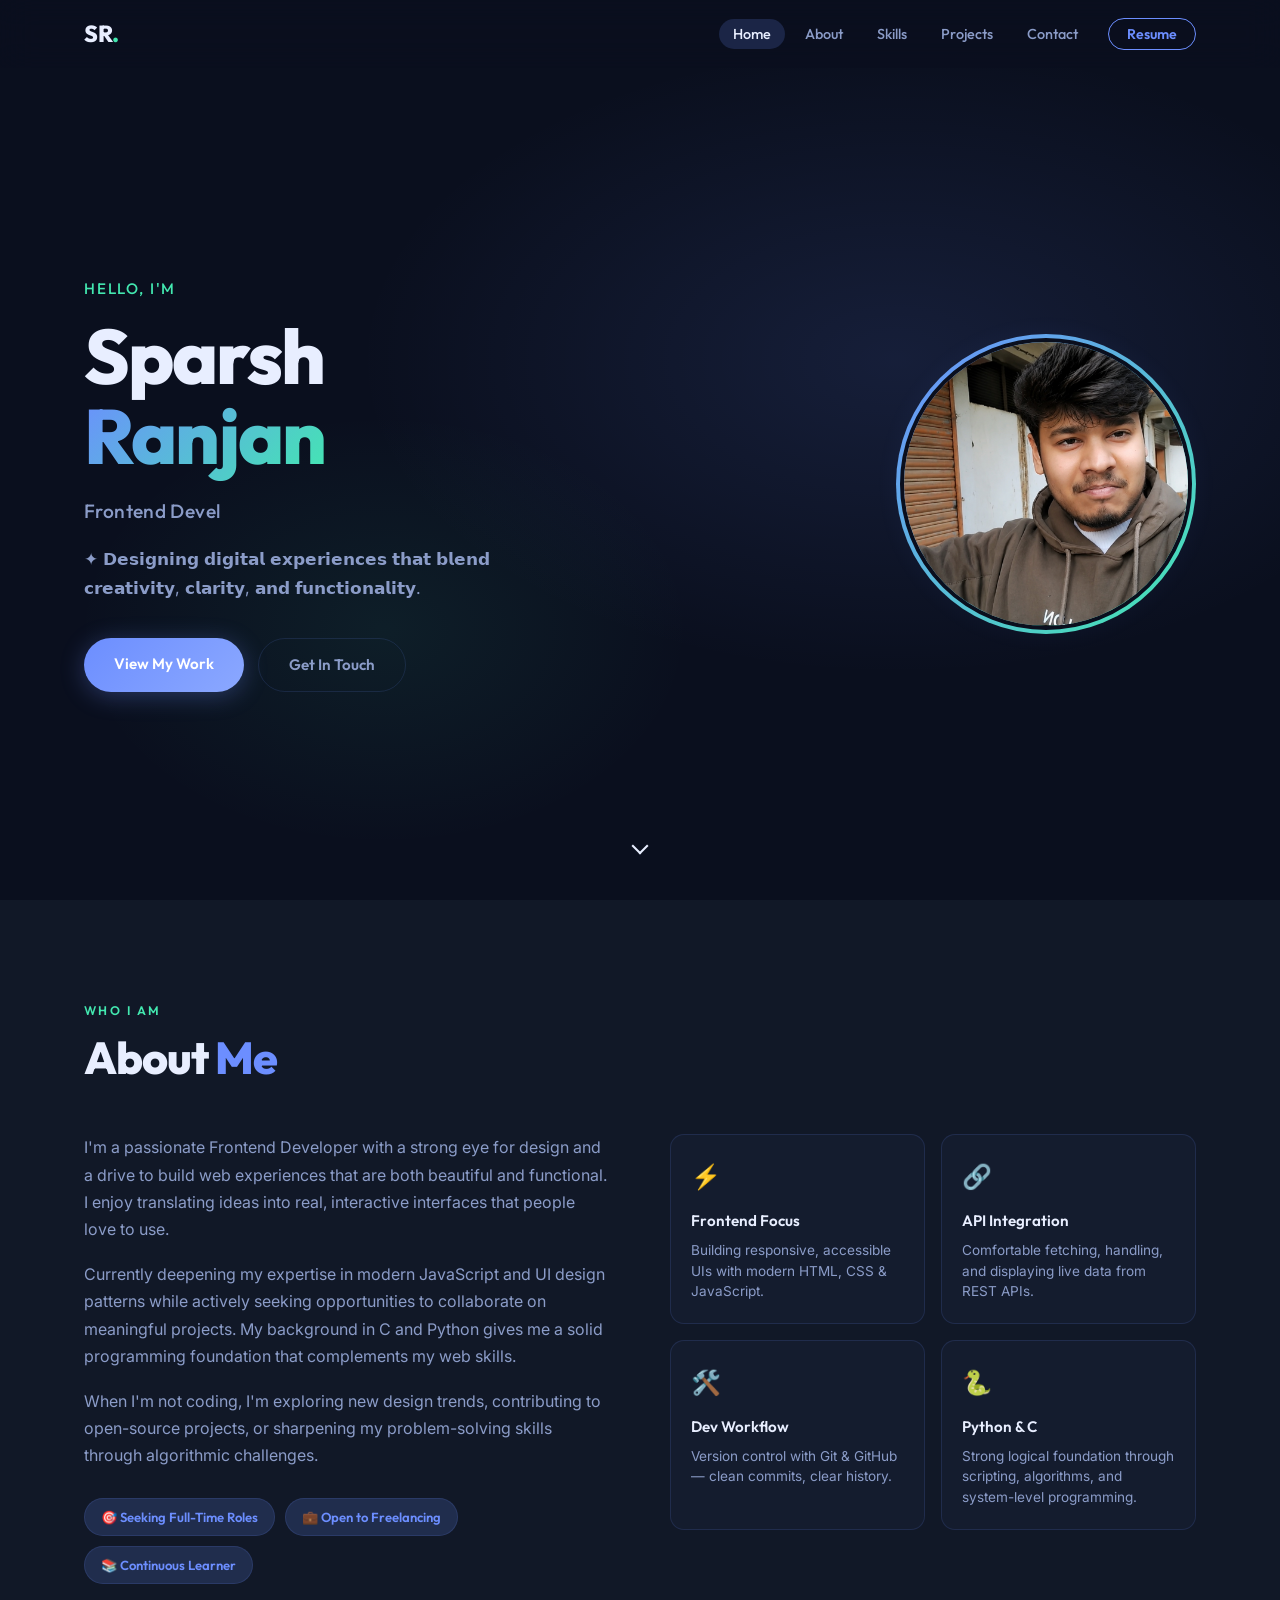
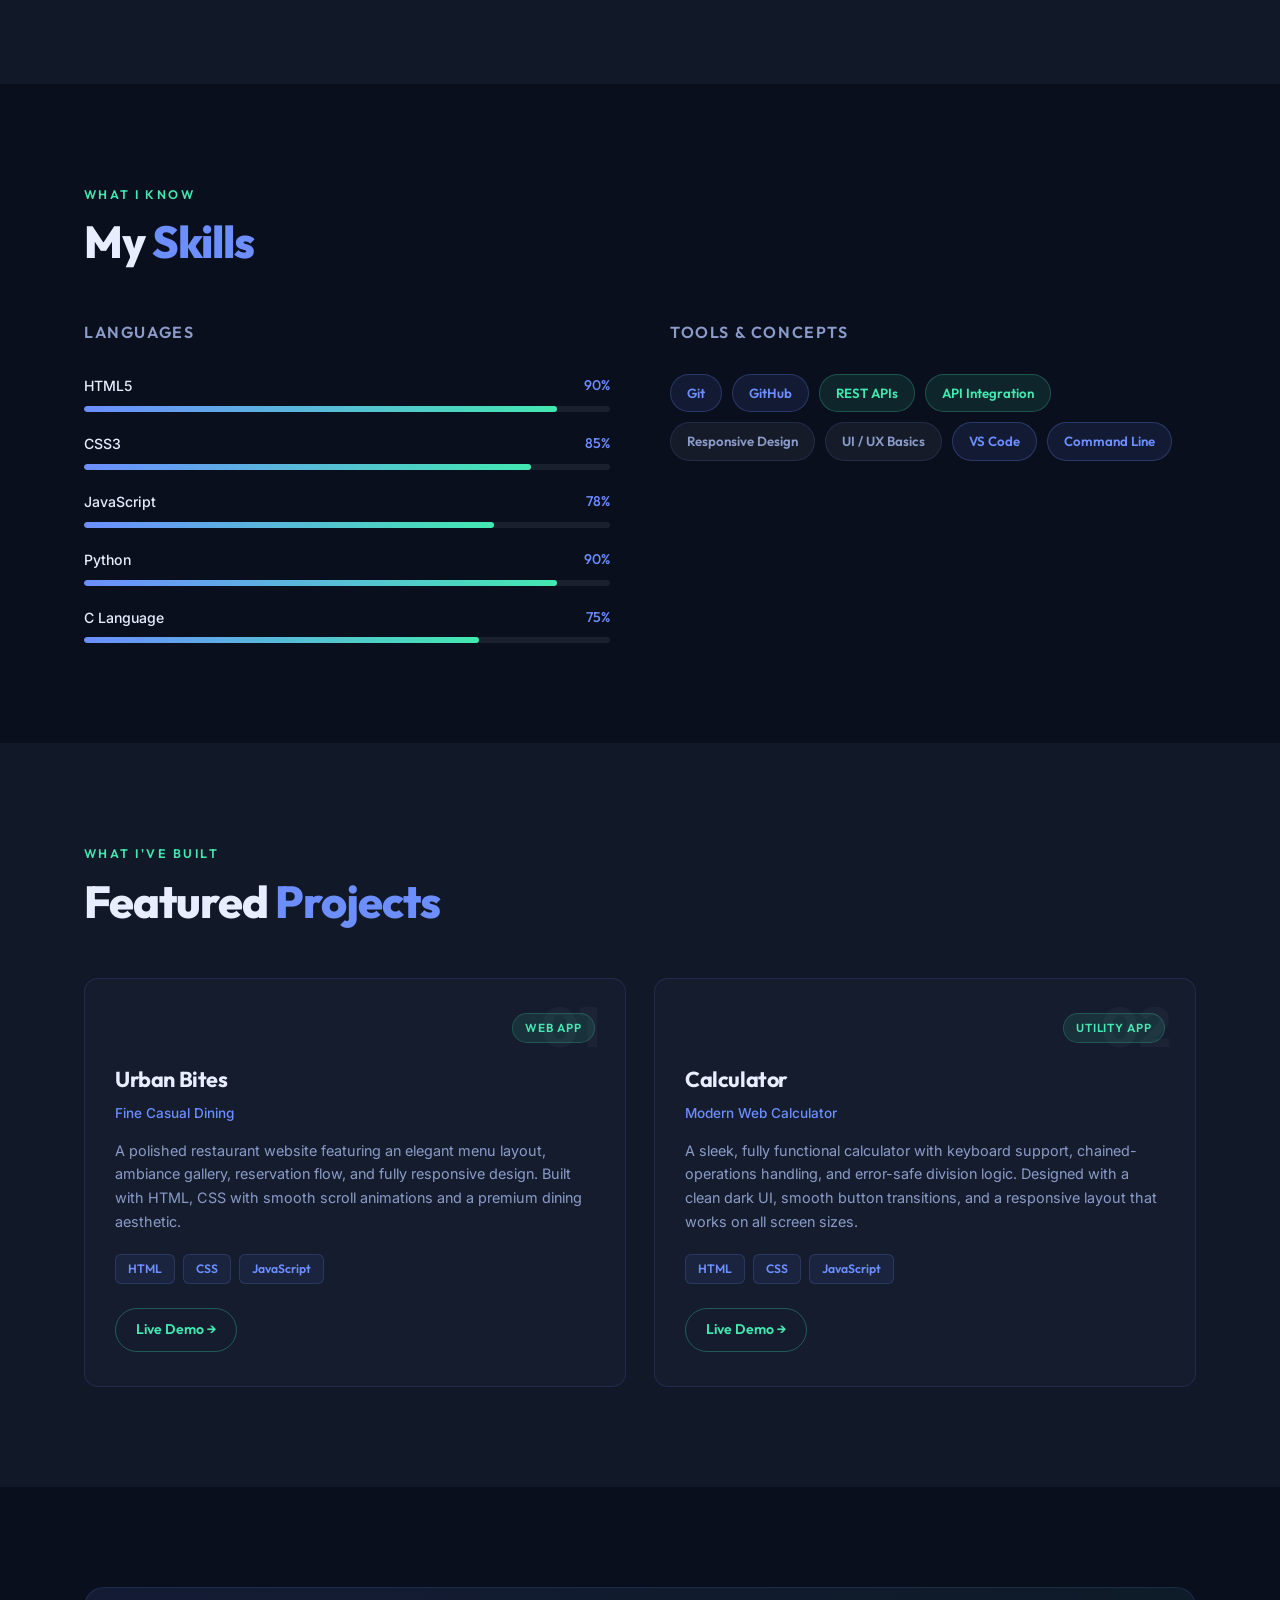
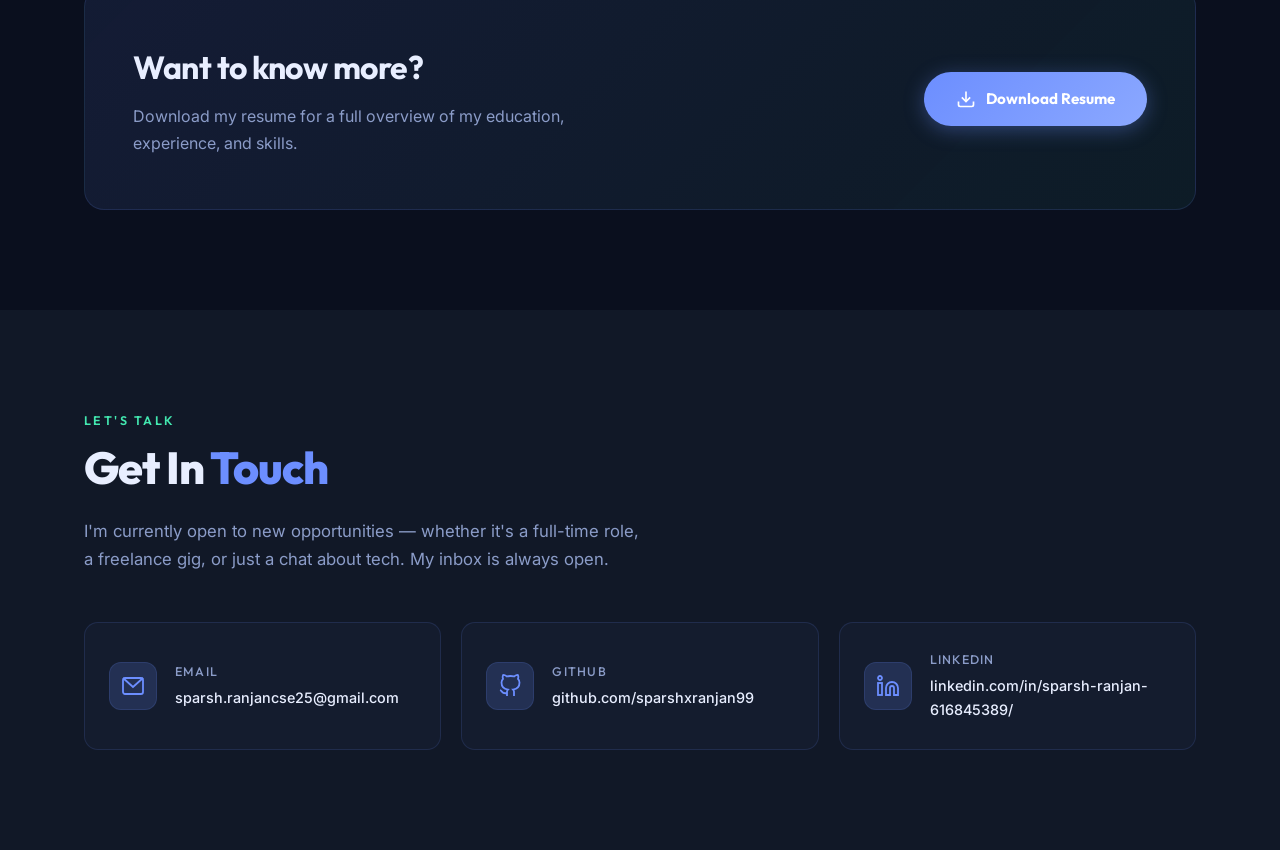
==== CodeSoft_T1/index.html @ 33cde5b0 "Renamed files to index.html" ====
<!DOCTYPE html>
<html lang="en">
<head>
  <meta charset="UTF-8" />
  <meta name="viewport" content="width=device-width, initial-scale=1.0"/>
  <title>Sparsh Ranjan — Frontend Developer</title>
  <link rel="stylesheet" href="portfolio.css" />
  <link rel="preconnect" href="https://fonts.googleapis.com" />
  <link rel="preconnect" href="https://fonts.gstatic.com" crossorigin />
  <link href="https://fonts.googleapis.com/css2?family=Outfit:wght@300;400;500;600;700;800&family=Inter:wght@300;400;500;600&display=swap" rel="stylesheet"/>
</head>
<body>

  <!-- ═══════════════ NAV ═══════════════ -->
  <nav class="navbar" id="navbar">
    <div class="nav-inner">
      <a href="#home" class="nav-logo">SR<span class="dot">.</span></a>
      <ul class="nav-links" id="navLinks">
        <li><a href="#home"     class="nav-link">Home</a></li>
        <li><a href="#about"    class="nav-link">About</a></li>
        <li><a href="#skills"   class="nav-link">Skills</a></li>
        <li><a href="#projects" class="nav-link">Projects</a></li>
        <li><a href="#contact"  class="nav-link">Contact</a></li>
        <li><a href="resume.pdf" download class="nav-cta">Resume</a></li>
      </ul>
      <button class="hamburger" id="hamburger" aria-label="Toggle menu">
        <span></span><span></span><span></span>
      </button>
    </div>
  </nav>

  <!-- ═══════════════ HERO ═══════════════ -->
  <section class="hero" id="home">
    <div class="hero-mesh"></div>
    <div class="hero-inner">
      <div class="hero-text">
        <p class="hero-eyebrow">Hello, I'm</p>
        <h1 class="hero-name">Sparsh<br/><span class="name-accent">Ranjan</span></h1>
        <p class="hero-title">Frontend Developer &nbsp;|&nbsp; UI Enthusiast</p>
        <p class="hero-tagline"> ✦ 𝗗𝗲𝘀𝗶𝗴𝗻𝗶𝗻𝗴 𝗱𝗶𝗴𝗶𝘁𝗮𝗹 𝗲𝘅𝗽𝗲𝗿𝗶𝗲𝗻𝗰𝗲𝘀 𝘁𝗵𝗮𝘁 𝗯𝗹𝗲𝗻𝗱 𝗰𝗿𝗲𝗮𝘁𝗶𝘃𝗶𝘁𝘆, 𝗰𝗹𝗮𝗿𝗶𝘁𝘆, 𝗮𝗻𝗱 𝗳𝘂𝗻𝗰𝘁𝗶𝗼𝗻𝗮𝗹𝗶𝘁𝘆.</p>
        <div class="hero-btns">
          <a href="#projects" class="btn-primary">View My Work</a>
          <a href="#contact"  class="btn-ghost">Get In Touch</a>
        </div>
      </div>
      <div class="hero-img-wrap">
        <div class="img-ring">
          <img src="photo.jpeg" alt="Sparsh Ranjan" class="hero-photo" onerror="this.src='https://ui-avatars.com/api/?name=Sparsh+Ranjan&background=6C8EFF&color=fff&size=300'"/>
        </div>
        <div class="img-glow"></div>
      </div>
    </div>
    <a href="#about" class="scroll-hint" aria-label="Scroll down">
      <span class="scroll-arrow"></span>
    </a>
  </section>

  <!-- ═══════════════ ABOUT ═══════════════ -->
  <section class="section about-section" id="about">
    <div class="container">
      <div class="section-label">Who I Am</div>
      <h2 class="section-title">About <span class="accent">Me</span></h2>
      <div class="about-grid">
        <div class="about-text">
          <p>
            I'm a passionate Frontend Developer with a strong eye for design and a drive to build
            web experiences that are both beautiful and functional. I enjoy translating ideas into
            real, interactive interfaces that people love to use.
          </p>
          <p>
            Currently deepening my expertise in modern JavaScript and UI design patterns while
            actively seeking opportunities to collaborate on meaningful projects. My background in
            C and Python gives me a solid programming foundation that complements my web skills.
          </p>
          <p>
            When I'm not coding, I'm exploring new design trends, contributing to open-source projects,
            or sharpening my problem-solving skills through algorithmic challenges.
          </p>
          <div class="about-goals">
            <div class="goal-chip">🎯 Seeking Full-Time Roles</div>
            <div class="goal-chip">💼 Open to Freelancing</div>
            <div class="goal-chip">📚 Continuous Learner</div>
          </div>
        </div>
        <div class="about-cards">
          <div class="info-card">
            <span class="card-icon">⚡</span>
            <h4>Frontend Focus</h4>
            <p>Building responsive, accessible UIs with modern HTML, CSS & JavaScript.</p>
          </div>
          <div class="info-card">
            <span class="card-icon">🔗</span>
            <h4>API Integration</h4>
            <p>Comfortable fetching, handling, and displaying live data from REST APIs.</p>
          </div>
          <div class="info-card">
            <span class="card-icon">🛠️</span>
            <h4>Dev Workflow</h4>
            <p>Version control with Git & GitHub — clean commits, clear history.</p>
          </div>
          <div class="info-card">
            <span class="card-icon">🐍</span>
            <h4>Python & C</h4>
            <p>Strong logical foundation through scripting, algorithms, and system-level programming.</p>
          </div>
        </div>
      </div>
    </div>
  </section>

  <!-- ═══════════════ SKILLS ═══════════════ -->
  <section class="section skills-section" id="skills">
    <div class="container">
      <div class="section-label">What I Know</div>
      <h2 class="section-title">My <span class="accent">Skills</span></h2>
      <div class="skills-grid">

        <div class="skill-group">
          <h3 class="skill-group-title">Languages</h3>
          <div class="skill-items">
            <div class="skill-bar-wrap">
              <div class="skill-meta"><span>HTML5</span><span>90%</span></div>
              <div class="skill-bar"><div class="skill-fill" data-width="90"></div></div>
            </div>
            <div class="skill-bar-wrap">
              <div class="skill-meta"><span>CSS3</span><span>85%</span></div>
              <div class="skill-bar"><div class="skill-fill" data-width="85"></div></div>
            </div>
            <div class="skill-bar-wrap">
              <div class="skill-meta"><span>JavaScript</span><span>78%</span></div>
              <div class="skill-bar"><div class="skill-fill" data-width="78"></div></div>
            </div>
            <div class="skill-bar-wrap">
              <div class="skill-meta"><span>Python</span><span>90%</span></div>
              <div class="skill-bar"><div class="skill-fill" data-width="90"></div></div>
            </div>
            <div class="skill-bar-wrap">
              <div class="skill-meta"><span>C Language</span><span>75%</span></div>
              <div class="skill-bar"><div class="skill-fill" data-width="75"></div></div>
            </div>
          </div>
        </div>

        <div class="skill-group">
          <h3 class="skill-group-title">Tools & Concepts</h3>
          <div class="skill-tags">
            <span class="skill-tag tag-primary">Git</span>
            <span class="skill-tag tag-primary">GitHub</span>
            <span class="skill-tag tag-secondary">REST APIs</span>
            <span class="skill-tag tag-secondary">API Integration</span>
            <span class="skill-tag tag-tertiary">Responsive Design</span>
            <span class="skill-tag tag-tertiary">UI / UX Basics</span>
            <span class="skill-tag tag-primary">VS Code</span>
            <span class="skill-tag tag-primary">Command Line</span>
          </div>
        </div>

      </div>
    </div>
  </section>

  <!-- ═══════════════ PROJECTS ═══════════════ -->
  <section class="section projects-section" id="projects">
    <div class="container">
      <div class="section-label">What I've Built</div>
      <h2 class="section-title">Featured <span class="accent">Projects</span></h2>
      <div class="projects-grid">

        <div class="project-card" data-index="01">
          <div class="project-header">
            <div class="project-icon"></div>
            <div class="project-badge">Web App</div>
          </div>
          <h3 class="project-name">Urban Bites</h3>
          <p class="project-sub">Fine Casual Dining</p>
          <p class="project-desc">
            A polished restaurant website featuring an elegant menu layout, ambiance gallery,
            reservation flow, and fully responsive design. Built with HTML, CSS 
            with smooth scroll animations and a premium dining aesthetic.
          </p>
          <div class="project-stack">
            <span>HTML</span><span>CSS</span><span>JavaScript</span>
          </div>
          <div class="project-actions">
            <a href="./CodeSoft_L1_T2/index.html" target="_blank" rel="noopener" class="btn-demo">Live Demo →</a>
          </div>
        </div>

        <div class="project-card" data-index="02">
          <div class="project-header">
            <div class="project-icon"></div>
            <div class="project-badge">Utility App</div>
          </div>
          <h3 class="project-name">Calculator</h3>
          <p class="project-sub">Modern Web Calculator</p>
          <p class="project-desc">
            A sleek, fully functional calculator with keyboard support, chained-operations handling,
            and error-safe division logic. Designed with a clean dark UI, smooth button transitions,
            and a responsive layout that works on all screen sizes.
          </p>
          <div class="project-stack">
            <span>HTML</span><span>CSS</span><span>JavaScript</span>
          </div>
          <div class="project-actions">
            <a href="./CodeSoft_L1_T3/calculator.html" target="_blank" rel="noopener" class="btn-demo">Live Demo →</a>
          </div>
        </div>

      </div>
    </div>
  </section>

  <!-- ═══════════════ RESUME ═══════════════ -->
  <section class="section resume-section" id="resume">
    <div class="container">
      <div class="resume-banner">
        <div class="resume-text">
          <h2>Want to know more?</h2>
          <p>Download my resume for a full overview of my education, experience, and skills.</p>
        </div>
        <a href="Sparsh_Ranjan_Resume.pdf" download class="btn-resume">
          <svg width="20" height="20" viewBox="0 0 24 24" fill="none" stroke="currentColor" stroke-width="2"><path d="M21 15v4a2 2 0 01-2 2H5a2 2 0 01-2-2v-4"/><polyline points="7 10 12 15 17 10"/><line x1="12" y1="15" x2="12" y2="3"/></svg>
          Download Resume
        </a>
      </div>
    </div>
  </section>

  <!-- ═══════════════ CONTACT ═══════════════ -->
  <section class="section contact-section" id="contact">
    <div class="container">
      <div class="section-label">Let's Talk</div>
      <h2 class="section-title">Get In <span class="accent">Touch</span></h2>
      <p class="contact-sub">
        I'm currently open to new opportunities — whether it's a full-time role, a freelance gig,
        or just a chat about tech. My inbox is always open.
      </p>
      <div class="contact-links">
        <a href="mailto:sparsh@example.com" class="contact-card">
          <div class="contact-icon">
            <svg width="24" height="24" viewBox="0 0 24 24" fill="none" stroke="currentColor" stroke-width="1.8"><rect x="2" y="4" width="20" height="16" rx="2"/><polyline points="2,4 12,13 22,4"/></svg>
          </div>
          <div>
            <p class="contact-label">Email</p>
            <p class="contact-value">sparsh.ranjancse25@gmail.com</p>
          </div>
        </a>
        <a href="https://github.com/sparshxranjan99" target="_blank" rel="noopener" class="contact-card">
          <div class="contact-icon">
            <svg width="24" height="24" viewBox="0 0 24 24" fill="none" stroke="currentColor" stroke-width="1.8"><path d="M9 19c-5 1.5-5-2.5-7-3m14 6v-3.87a3.37 3.37 0 00-.94-2.61c3.14-.35 6.44-1.54 6.44-7A5.44 5.44 0 0020 4.77 5.07 5.07 0 0019.91 1S18.73.65 16 2.48a13.38 13.38 0 00-7 0C6.27.65 5.09 1 5.09 1A5.07 5.07 0 005 4.77a5.44 5.44 0 00-1.5 3.78c0 5.42 3.3 6.61 6.44 7A3.37 3.37 0 009 18.13V22"/></svg>
          </div>
          <div>
            <p class="contact-label">GitHub</p>
            <p class="contact-value">github.com/sparshxranjan99</p>
          </div>
        </a>
        <a href="https://www.linkedin.com/in/sparsh-ranjan-616845389/" target="_blank" rel="noopener" class="contact-card">
          <div class="contact-icon">
            <svg width="24" height="24" viewBox="0 0 24 24" fill="none" stroke="currentColor" stroke-width="1.8"><path d="M16 8a6 6 0 016 6v7h-4v-7a2 2 0 00-2-2 2 2 0 00-2 2v7h-4v-7a6 6 0 016-6z"/><rect x="2" y="9" width="4" height="12"/><circle cx="4" cy="4" r="2"/></svg>
          </div>
          <div>
            <p class="contact-label">LinkedIn</p>
            <p class="contact-value">linkedin.com/in/sparsh-ranjan-616845389/</p>
          </div>
        </a>
      </div>
    </div>
  </section>
  <script src="portfolio.js"></script>
</body>
</html>
---- CodeSoft_T1/portfolio.css ----
/* ═══════════════════════════════════════════
   SPARSH RANJAN — PORTFOLIO CSS
   Theme: Dark navy + periwinkle + mint
   ═══════════════════════════════════════════ */

/* ── TOKENS ────────────────────────────── */
:root {
  --bg:          #0A0F1E;
  --bg-surface:  #111827;
  --bg-card:     #141C2E;
  --text:        #E8EEFF;
  --text-muted:  #8B9CC8;
  --accent:      #6C8EFF;
  --accent-mint: #43E8B0;
  --accent-glow: rgba(108,142,255,0.18);
  --border:      rgba(108,142,255,0.14);
  --radius:      14px;
  --radius-sm:   8px;
  --nav-h:       68px;
  --transition:  0.3s cubic-bezier(0.4,0,0.2,1);
  --font-display: 'Outfit', sans-serif;
  --font-body:    'Inter', sans-serif;
}

/* ── RESET ─────────────────────────────── */
*, *::before, *::after { box-sizing: border-box; margin: 0; padding: 0; }
html { scroll-behavior: smooth; scroll-padding-top: var(--nav-h); }
body {
  background: var(--bg);
  color: var(--text);
  font-family: var(--font-body);
  font-size: 16px;
  line-height: 1.7;
  overflow-x: hidden;
}
a { text-decoration: none; color: inherit; }
img { display: block; max-width: 100%; }
ul { list-style: none; }

/* ── SCROLLBAR ──────────────────────────── */
::-webkit-scrollbar { width: 6px; }
::-webkit-scrollbar-track { background: var(--bg); }
::-webkit-scrollbar-thumb { background: var(--accent); border-radius: 3px; }

/* ── SELECTION ──────────────────────────── */
::selection { background: var(--accent); color: #fff; }

/* ═══════════════════════════════════════════
   NAV
   ═══════════════════════════════════════════ */
.navbar {
  position: fixed;
  top: 0; left: 0; right: 0;
  z-index: 100;
  height: var(--nav-h);
  background: rgba(10,15,30,0.7);
  backdrop-filter: blur(16px);
  -webkit-backdrop-filter: blur(16px);
  border-bottom: 1px solid transparent;
  transition: border-color var(--transition), background var(--transition);
}
.navbar.scrolled {
  border-bottom-color: var(--border);
  background: rgba(10,15,30,0.92);
}
.nav-inner {
  max-width: 1160px;
  margin: 0 auto;
  height: 100%;
  padding: 0 24px;
  display: flex;
  align-items: center;
  justify-content: space-between;
}
.nav-logo {
  font-family: var(--font-display);
  font-weight: 800;
  font-size: 1.45rem;
  letter-spacing: -0.5px;
  color: var(--text);
}
.nav-logo .dot { color: var(--accent-mint); }
.nav-links {
  display: flex;
  align-items: center;
  gap: 6px;
}
.nav-link {
  font-family: var(--font-display);
  font-size: 0.9rem;
  font-weight: 500;
  color: var(--text-muted);
  padding: 6px 14px;
  border-radius: 100px;
  transition: color var(--transition), background var(--transition);
}
.nav-link:hover, .nav-link.active {
  color: var(--text);
  background: var(--accent-glow);
}
.nav-cta {
  font-family: var(--font-display);
  font-size: 0.88rem;
  font-weight: 600;
  color: var(--accent);
  border: 1.5px solid var(--accent);
  padding: 6px 18px;
  border-radius: 100px;
  margin-left: 10px;
  transition: background var(--transition), color var(--transition);
}
.nav-cta:hover {
  background: var(--accent);
  color: #fff;
}

/* Hamburger */
.hamburger {
  display: none;
  flex-direction: column;
  gap: 5px;
  background: none;
  border: none;
  cursor: pointer;
  padding: 6px;
}
.hamburger span {
  display: block;
  width: 24px; height: 2px;
  background: var(--text);
  border-radius: 2px;
  transition: transform var(--transition), opacity var(--transition);
}
.hamburger.open span:nth-child(1) { transform: translateY(7px) rotate(45deg); }
.hamburger.open span:nth-child(2) { opacity: 0; }
.hamburger.open span:nth-child(3) { transform: translateY(-7px) rotate(-45deg); }

/* ═══════════════════════════════════════════
   HERO
   ═══════════════════════════════════════════ */
.hero {
  position: relative;
  min-height: 100vh;
  display: flex;
  align-items: center;
  overflow: hidden;
  padding-top: var(--nav-h);
}

/* animated mesh background */
.hero-mesh {
  position: absolute;
  inset: 0;
  background:
    radial-gradient(ellipse 60% 50% at 70% 40%, rgba(108,142,255,0.12) 0%, transparent 70%),
    radial-gradient(ellipse 40% 40% at 30% 70%, rgba(67,232,176,0.07) 0%, transparent 60%);
  animation: meshPulse 8s ease-in-out infinite alternate;
}
@keyframes meshPulse {
  0%   { opacity: 0.6; transform: scale(1); }
  100% { opacity: 1;   transform: scale(1.04); }
}

.hero-inner {
  position: relative;
  z-index: 1;
  max-width: 1160px;
  margin: 0 auto;
  padding: 80px 24px;
  display: flex;
  align-items: center;
  justify-content: space-between;
  gap: 60px;
  width: 100%;
}

/* Text side */
.hero-text { flex: 1; max-width: 580px; }

.hero-eyebrow {
  font-family: var(--font-display);
  font-size: 0.95rem;
  font-weight: 500;
  letter-spacing: 0.12em;
  text-transform: uppercase;
  color: var(--accent-mint);
  margin-bottom: 14px;
  opacity: 0;
  animation: fadeUp 0.7s 0.2s forwards;
}

.hero-name {
  font-family: var(--font-display);
  font-size: clamp(2.8rem, 6vw, 5rem);
  font-weight: 800;
  line-height: 1.05;
  letter-spacing: -2px;
  color: var(--text);
  margin-bottom: 18px;
  opacity: 0;
  animation: fadeUp 0.7s 0.35s forwards;
}
.name-accent {
  background: linear-gradient(135deg, var(--accent) 0%, var(--accent-mint) 100%);
  -webkit-background-clip: text;
  -webkit-text-fill-color: transparent;
  background-clip: text;
}

.hero-title {
  font-family: var(--font-display);
  font-size: clamp(0.95rem, 2vw, 1.2rem);
  font-weight: 500;
  color: var(--text-muted);
  margin-bottom: 18px;
  letter-spacing: 0.02em;
  opacity: 0;
  animation: fadeUp 0.7s 0.5s forwards;
}

.hero-tagline {
  font-size: 1.05rem;
  color: var(--text-muted);
  max-width: 460px;
  margin-bottom: 36px;
  opacity: 0;
  animation: fadeUp 0.7s 0.65s forwards;
}

.hero-btns {
  display: flex;
  gap: 14px;
  flex-wrap: wrap;
  opacity: 0;
  animation: fadeUp 0.7s 0.8s forwards;
}
.btn-primary {
  font-family: var(--font-display);
  font-weight: 600;
  font-size: 0.95rem;
  background: linear-gradient(135deg, var(--accent), #8BA8FF);
  color: #fff;
  padding: 13px 30px;
  border-radius: 100px;
  transition: transform var(--transition), box-shadow var(--transition);
  box-shadow: 0 4px 24px rgba(108,142,255,0.3);
}
.btn-primary:hover {
  transform: translateY(-2px);
  box-shadow: 0 8px 32px rgba(108,142,255,0.45);
}
.btn-ghost {
  font-family: var(--font-display);
  font-weight: 600;
  font-size: 0.95rem;
  border: 1.5px solid var(--border);
  color: var(--text-muted);
  padding: 13px 30px;
  border-radius: 100px;
  transition: border-color var(--transition), color var(--transition), background var(--transition);
}
.btn-ghost:hover {
  border-color: var(--accent);
  color: var(--accent);
  background: var(--accent-glow);
}

/* Image side */
.hero-img-wrap {
  position: relative;
  flex-shrink: 0;
  opacity: 0;
  animation: fadeIn 0.9s 0.5s forwards;
}
.img-ring {
  width: 300px; height: 300px;
  border-radius: 50%;
  padding: 4px;
  background: linear-gradient(135deg, var(--accent), var(--accent-mint));
  position: relative;
  z-index: 1;
}
.hero-photo {
  width: 100%; height: 100%;
  border-radius: 50%;
  object-fit: cover;
  border: 4px solid var(--bg);
}
.img-glow {
  position: absolute;
  top: 50%; left: 50%;
  transform: translate(-50%,-50%);
  width: 340px; height: 340px;
  border-radius: 50%;
  background: radial-gradient(circle, rgba(108,142,255,0.2) 0%, transparent 70%);
  animation: glowPulse 3s ease-in-out infinite;
  z-index: 0;
}
@keyframes glowPulse {
  0%, 100% { transform: translate(-50%,-50%) scale(1); opacity: 0.7; }
  50%       { transform: translate(-50%,-50%) scale(1.12); opacity: 1; }
}

/* Scroll hint */
.scroll-hint {
  position: absolute;
  bottom: 36px; left: 50%;
  transform: translateX(-50%);
  width: 36px; height: 36px;
  display: flex; align-items: center; justify-content: center;
  opacity: 0.5;
  animation: bounce 2s ease-in-out infinite, fadeIn 1s 1.5s both;
}
.scroll-arrow {
  display: block;
  width: 12px; height: 12px;
  border-right: 2px solid var(--text);
  border-bottom: 2px solid var(--text);
  transform: rotate(45deg);
}
@keyframes bounce {
  0%, 100% { transform: translateX(-50%) translateY(0); }
  50%       { transform: translateX(-50%) translateY(8px); }
}

/* ═══════════════════════════════════════════
   SECTION BASE
   ═══════════════════════════════════════════ */
.section { padding: 100px 0; }
.container { max-width: 1160px; margin: 0 auto; padding: 0 24px; }
.section-label {
  font-family: var(--font-display);
  font-size: 0.78rem;
  font-weight: 600;
  letter-spacing: 0.2em;
  text-transform: uppercase;
  color: var(--accent-mint);
  margin-bottom: 12px;
}
.section-title {
  font-family: var(--font-display);
  font-size: clamp(1.9rem, 4vw, 2.8rem);
  font-weight: 800;
  letter-spacing: -1px;
  line-height: 1.1;
  margin-bottom: 52px;
}
.accent { color: var(--accent); }

/* ═══════════════════════════════════════════
   ABOUT
   ═══════════════════════════════════════════ */
.about-section { background: var(--bg-surface); }

.about-grid {
  display: grid;
  grid-template-columns: 1fr 1fr;
  gap: 60px;
  align-items: start;
}

.about-text p {
  color: var(--text-muted);
  margin-bottom: 18px;
  font-size: 1rem;
}

.about-goals {
  display: flex;
  flex-wrap: wrap;
  gap: 10px;
  margin-top: 28px;
}
.goal-chip {
  font-family: var(--font-display);
  font-size: 0.82rem;
  font-weight: 600;
  background: var(--accent-glow);
  border: 1px solid var(--border);
  color: var(--accent);
  padding: 7px 16px;
  border-radius: 100px;
}

.about-cards {
  display: grid;
  grid-template-columns: 1fr 1fr;
  gap: 16px;
}
.info-card {
  background: var(--bg-card);
  border: 1px solid var(--border);
  border-radius: var(--radius);
  padding: 22px 20px;
  transition: border-color var(--transition), transform var(--transition);
}
.info-card:hover {
  border-color: var(--accent);
  transform: translateY(-3px);
}
.card-icon { font-size: 1.5rem; display: block; margin-bottom: 10px; }
.info-card h4 {
  font-family: var(--font-display);
  font-size: 0.95rem;
  font-weight: 600;
  margin-bottom: 6px;
}
.info-card p { font-size: 0.85rem; color: var(--text-muted); line-height: 1.5; }

/* ═══════════════════════════════════════════
   SKILLS
   ═══════════════════════════════════════════ */
.skills-section { background: var(--bg); }

.skills-grid {
  display: grid;
  grid-template-columns: 1fr 1fr;
  gap: 60px;
  align-items: start;
}

.skill-group-title {
  font-family: var(--font-display);
  font-size: 1rem;
  font-weight: 600;
  color: var(--text-muted);
  text-transform: uppercase;
  letter-spacing: 0.1em;
  margin-bottom: 28px;
}

/* Bars */
.skill-items { display: flex; flex-direction: column; gap: 20px; }
.skill-bar-wrap {}
.skill-meta {
  display: flex;
  justify-content: space-between;
  font-size: 0.88rem;
  font-weight: 500;
  margin-bottom: 8px;
  color: var(--text);
}
.skill-meta span:last-child { color: var(--accent); font-family: var(--font-display); }
.skill-bar {
  width: 100%;
  height: 6px;
  background: rgba(255,255,255,0.07);
  border-radius: 3px;
  overflow: hidden;
}
.skill-fill {
  height: 100%;
  width: 0;
  background: linear-gradient(90deg, var(--accent), var(--accent-mint));
  border-radius: 3px;
  transition: width 1.2s cubic-bezier(0.4,0,0.2,1);
}

/* Tags */
.skill-tags {
  display: flex;
  flex-wrap: wrap;
  gap: 10px;
}
.skill-tag {
  font-family: var(--font-display);
  font-size: 0.83rem;
  font-weight: 600;
  padding: 7px 16px;
  border-radius: 100px;
  border: 1px solid transparent;
}
.tag-primary  { background: rgba(108,142,255,0.1); border-color: rgba(108,142,255,0.25); color: var(--accent); }
.tag-secondary{ background: rgba(67,232,176,0.1);  border-color: rgba(67,232,176,0.25);  color: var(--accent-mint); }
.tag-tertiary { background: rgba(255,255,255,0.05); border-color: var(--border); color: var(--text-muted); }

/* ═══════════════════════════════════════════
   PROJECTS
   ═══════════════════════════════════════════ */
.projects-section { background: var(--bg-surface); }

.projects-grid {
  display: grid;
  grid-template-columns: repeat(2, 1fr);
  gap: 28px;
}

.project-card {
  background: var(--bg-card);
  border: 1px solid var(--border);
  border-radius: var(--radius);
  padding: 34px 30px;
  position: relative;
  overflow: hidden;
  transition: transform var(--transition), border-color var(--transition), box-shadow var(--transition);
}
.project-card::before {
  content: attr(data-index);
  position: absolute;
  top: 20px; right: 24px;
  font-family: var(--font-display);
  font-size: 3.5rem;
  font-weight: 800;
  color: rgba(255,255,255,0.03);
  line-height: 1;
  pointer-events: none;
}
.project-card:hover {
  transform: translateY(-6px);
  border-color: var(--accent);
  box-shadow: 0 20px 60px rgba(108,142,255,0.1);
}

.project-header {
  display: flex;
  align-items: center;
  justify-content: space-between;
  margin-bottom: 18px;
}
.project-icon { font-size: 2rem; }
.project-badge {
  font-family: var(--font-display);
  font-size: 0.73rem;
  font-weight: 600;
  letter-spacing: 0.08em;
  text-transform: uppercase;
  color: var(--accent-mint);
  background: rgba(67,232,176,0.1);
  border: 1px solid rgba(67,232,176,0.2);
  padding: 4px 12px;
  border-radius: 100px;
}

.project-name {
  font-family: var(--font-display);
  font-size: 1.35rem;
  font-weight: 700;
  margin-bottom: 4px;
  letter-spacing: -0.4px;
}
.project-sub {
  font-size: 0.85rem;
  color: var(--accent);
  font-weight: 500;
  margin-bottom: 14px;
}
.project-desc {
  font-size: 0.9rem;
  color: var(--text-muted);
  line-height: 1.65;
  margin-bottom: 20px;
}

.project-stack {
  display: flex;
  gap: 8px;
  flex-wrap: wrap;
  margin-bottom: 24px;
}
.project-stack span {
  font-size: 0.76rem;
  font-family: var(--font-display);
  font-weight: 600;
  background: rgba(108,142,255,0.08);
  border: 1px solid rgba(108,142,255,0.18);
  color: var(--accent);
  padding: 4px 12px;
  border-radius: 6px;
}

.project-actions { display: flex; gap: 12px; }
.btn-demo {
  font-family: var(--font-display);
  font-size: 0.88rem;
  font-weight: 600;
  color: var(--accent-mint);
  border: 1.5px solid rgba(67,232,176,0.3);
  padding: 9px 20px;
  border-radius: 100px;
  transition: background var(--transition), color var(--transition), border-color var(--transition);
}
.btn-demo:hover {
  background: rgba(67,232,176,0.12);
  border-color: var(--accent-mint);
}

/* ═══════════════════════════════════════════
   RESUME
   ═══════════════════════════════════════════ */
.resume-section { background: var(--bg); }

.resume-banner {
  background: linear-gradient(135deg, rgba(108,142,255,0.1), rgba(67,232,176,0.06));
  border: 1px solid var(--border);
  border-radius: 20px;
  padding: 52px 48px;
  display: flex;
  align-items: center;
  justify-content: space-between;
  gap: 40px;
}
.resume-text h2 {
  font-family: var(--font-display);
  font-size: clamp(1.4rem, 3vw, 2rem);
  font-weight: 700;
  letter-spacing: -0.5px;
  margin-bottom: 8px;
}
.resume-text p {
  color: var(--text-muted);
  font-size: 1rem;
  max-width: 480px;
}
.btn-resume {
  display: flex;
  align-items: center;
  gap: 10px;
  font-family: var(--font-display);
  font-size: 0.95rem;
  font-weight: 700;
  background: linear-gradient(135deg, var(--accent), #8BA8FF);
  color: #fff;
  padding: 14px 32px;
  border-radius: 100px;
  white-space: nowrap;
  flex-shrink: 0;
  box-shadow: 0 4px 20px rgba(108,142,255,0.35);
  transition: transform var(--transition), box-shadow var(--transition);
}
.btn-resume:hover {
  transform: translateY(-2px);
  box-shadow: 0 8px 30px rgba(108,142,255,0.5);
}

/* ═══════════════════════════════════════════
   CONTACT
   ═══════════════════════════════════════════ */
.contact-section { background: var(--bg-surface); }

.contact-sub {
  color: var(--text-muted);
  font-size: 1.05rem;
  max-width: 560px;
  margin-bottom: 48px;
  margin-top: -28px;
}

.contact-links {
  display: grid;
  grid-template-columns: repeat(3, 1fr);
  gap: 20px;
}
.contact-card {
  display: flex;
  align-items: center;
  gap: 18px;
  background: var(--bg-card);
  border: 1px solid var(--border);
  border-radius: var(--radius);
  padding: 26px 24px;
  transition: border-color var(--transition), transform var(--transition), box-shadow var(--transition);
}
.contact-card:hover {
  border-color: var(--accent);
  transform: translateY(-4px);
  box-shadow: 0 12px 40px rgba(108,142,255,0.1);
}
.contact-icon {
  width: 48px; height: 48px;
  border-radius: 12px;
  background: var(--accent-glow);
  border: 1px solid var(--border);
  display: flex; align-items: center; justify-content: center;
  flex-shrink: 0;
  color: var(--accent);
}
.contact-label {
  font-size: 0.78rem;
  font-weight: 500;
  text-transform: uppercase;
  letter-spacing: 0.1em;
  color: var(--text-muted);
  margin-bottom: 4px;
  font-family: var(--font-display);
}
.contact-value {
  font-size: 0.9rem;
  font-weight: 500;
  color: var(--text);
}

/* ═══════════════════════════════════════════
   FOOTER
   ═══════════════════════════════════════════ */
.footer {
  background: var(--bg);
  border-top: 1px solid var(--border);
  padding: 28px 24px;
  text-align: center;
  font-size: 0.85rem;
  color: var(--text-muted);
  font-family: var(--font-display);
}

/* ═══════════════════════════════════════════
   REVEAL ANIMATIONS
   ═══════════════════════════════════════════ */
@keyframes fadeUp {
  from { opacity: 0; transform: translateY(24px); }
  to   { opacity: 1; transform: translateY(0); }
}
@keyframes fadeIn {
  from { opacity: 0; }
  to   { opacity: 1; }
}

.reveal {
  opacity: 0;
  transform: translateY(28px);
  transition: opacity 0.6s ease, transform 0.6s ease;
}
.reveal.visible {
  opacity: 1;
  transform: translateY(0);
}

/* ═══════════════════════════════════════════
   RESPONSIVE
   ═══════════════════════════════════════════ */
@media (max-width: 900px) {
  .hero-inner {
    flex-direction: column-reverse;
    text-align: center;
    padding: 60px 24px;
    gap: 40px;
  }
  .hero-text { max-width: 100%; }
  .hero-btns { justify-content: center; }
  .hero-tagline { margin: 0 auto 36px; }
  .img-ring { width: 220px; height: 220px; }
  .img-glow { width: 260px; height: 260px; }
  .about-grid { grid-template-columns: 1fr; gap: 40px; }
  .about-cards { grid-template-columns: 1fr 1fr; }
  .skills-grid { grid-template-columns: 1fr; gap: 40px; }
  .projects-grid { grid-template-columns: 1fr; }
  .contact-links { grid-template-columns: 1fr; }
  .resume-banner {
    flex-direction: column;
    text-align: center;
    padding: 36px 28px;
  }
  .resume-text p { margin: 0 auto; }
}

@media (max-width: 640px) {
  .nav-links { display: none; flex-direction: column; }
  .nav-links.open {
    display: flex;
    position: fixed;
    top: var(--nav-h);
    left: 0; right: 0;
    background: rgba(10,15,30,0.97);
    padding: 24px;
    border-bottom: 1px solid var(--border);
    backdrop-filter: blur(16px);
    gap: 4px;
  }
  .nav-links.open .nav-link,
  .nav-links.open .nav-cta {
    display: block;
    padding: 12px 18px;
    margin-left: 0;
    text-align: center;
  }
  .hamburger { display: flex; }
  .about-cards { grid-template-columns: 1fr; }
  .section { padding: 72px 0; }
  .resume-banner { padding: 28px 20px; }
  .project-card { padding: 24px 20px; }
}

@media (max-width: 400px) {
  .hero-name { font-size: 2.4rem; }
  .img-ring { width: 180px; height: 180px; }
}
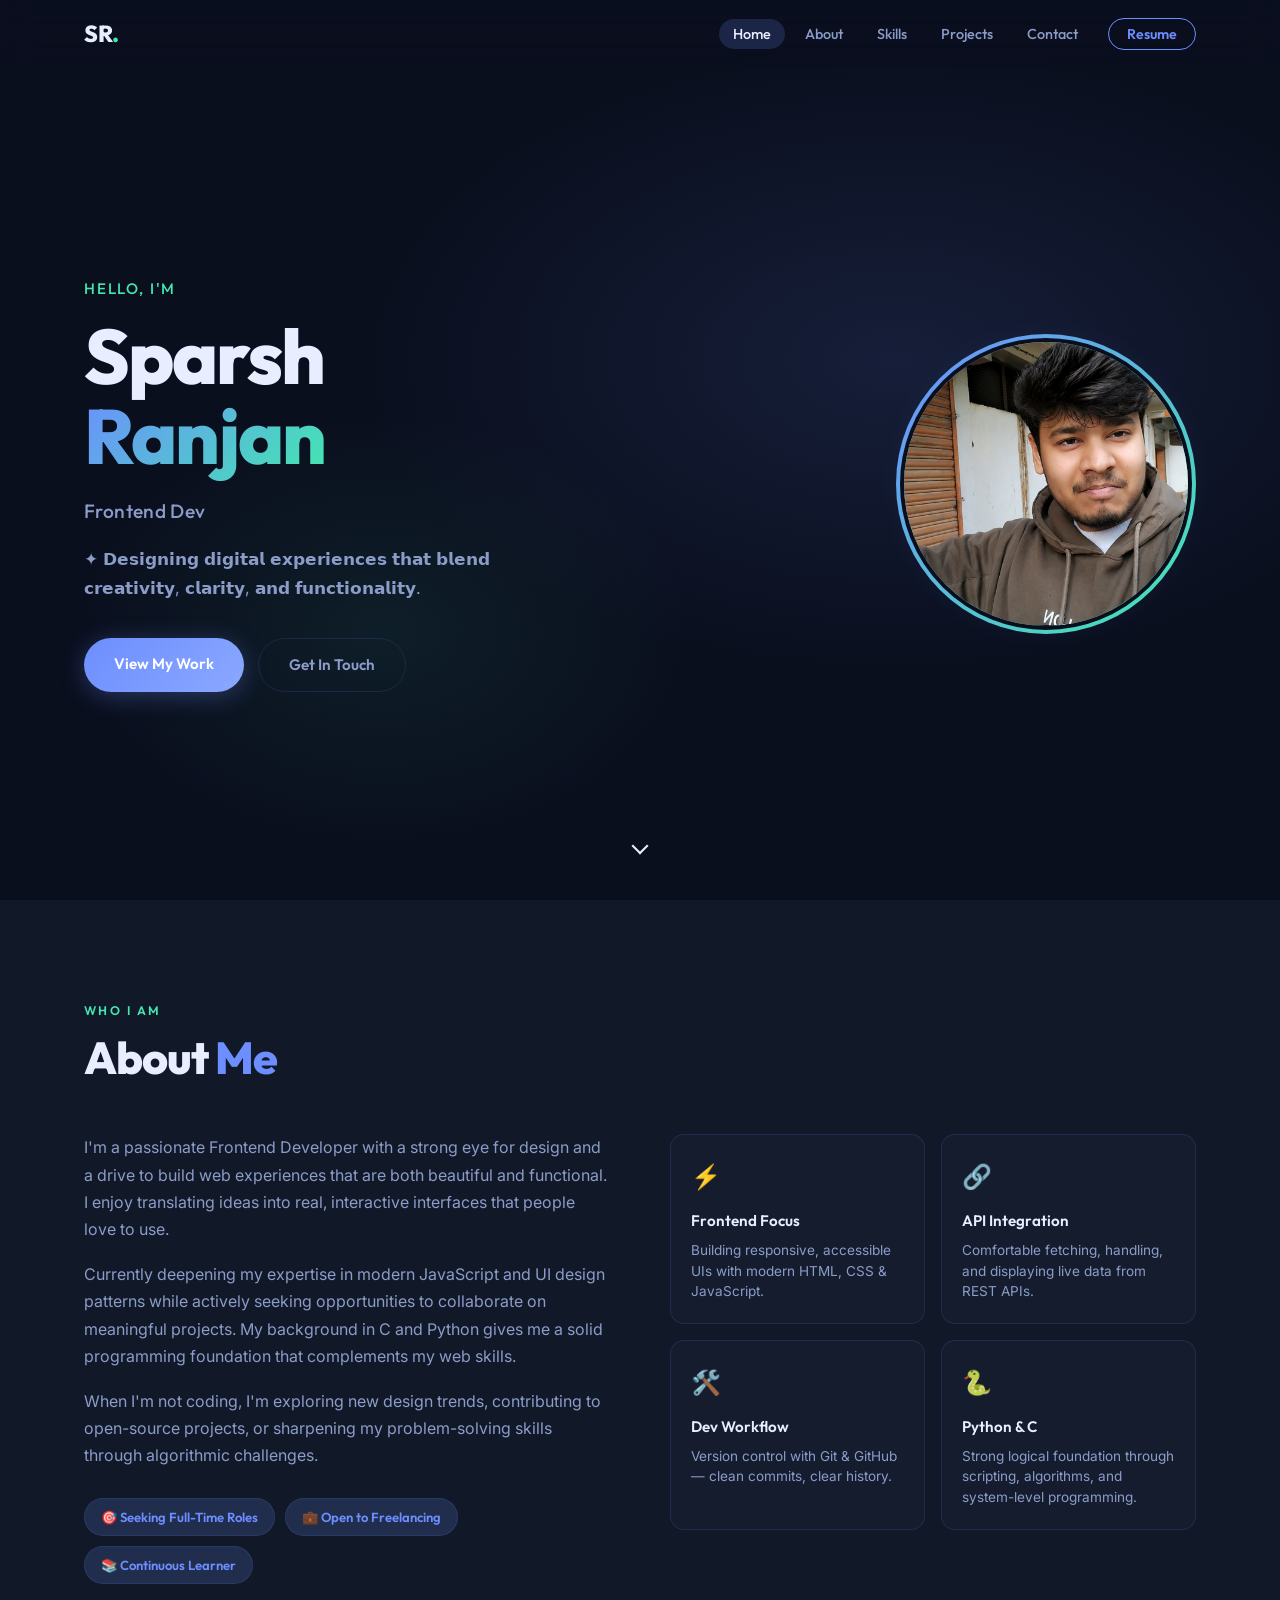
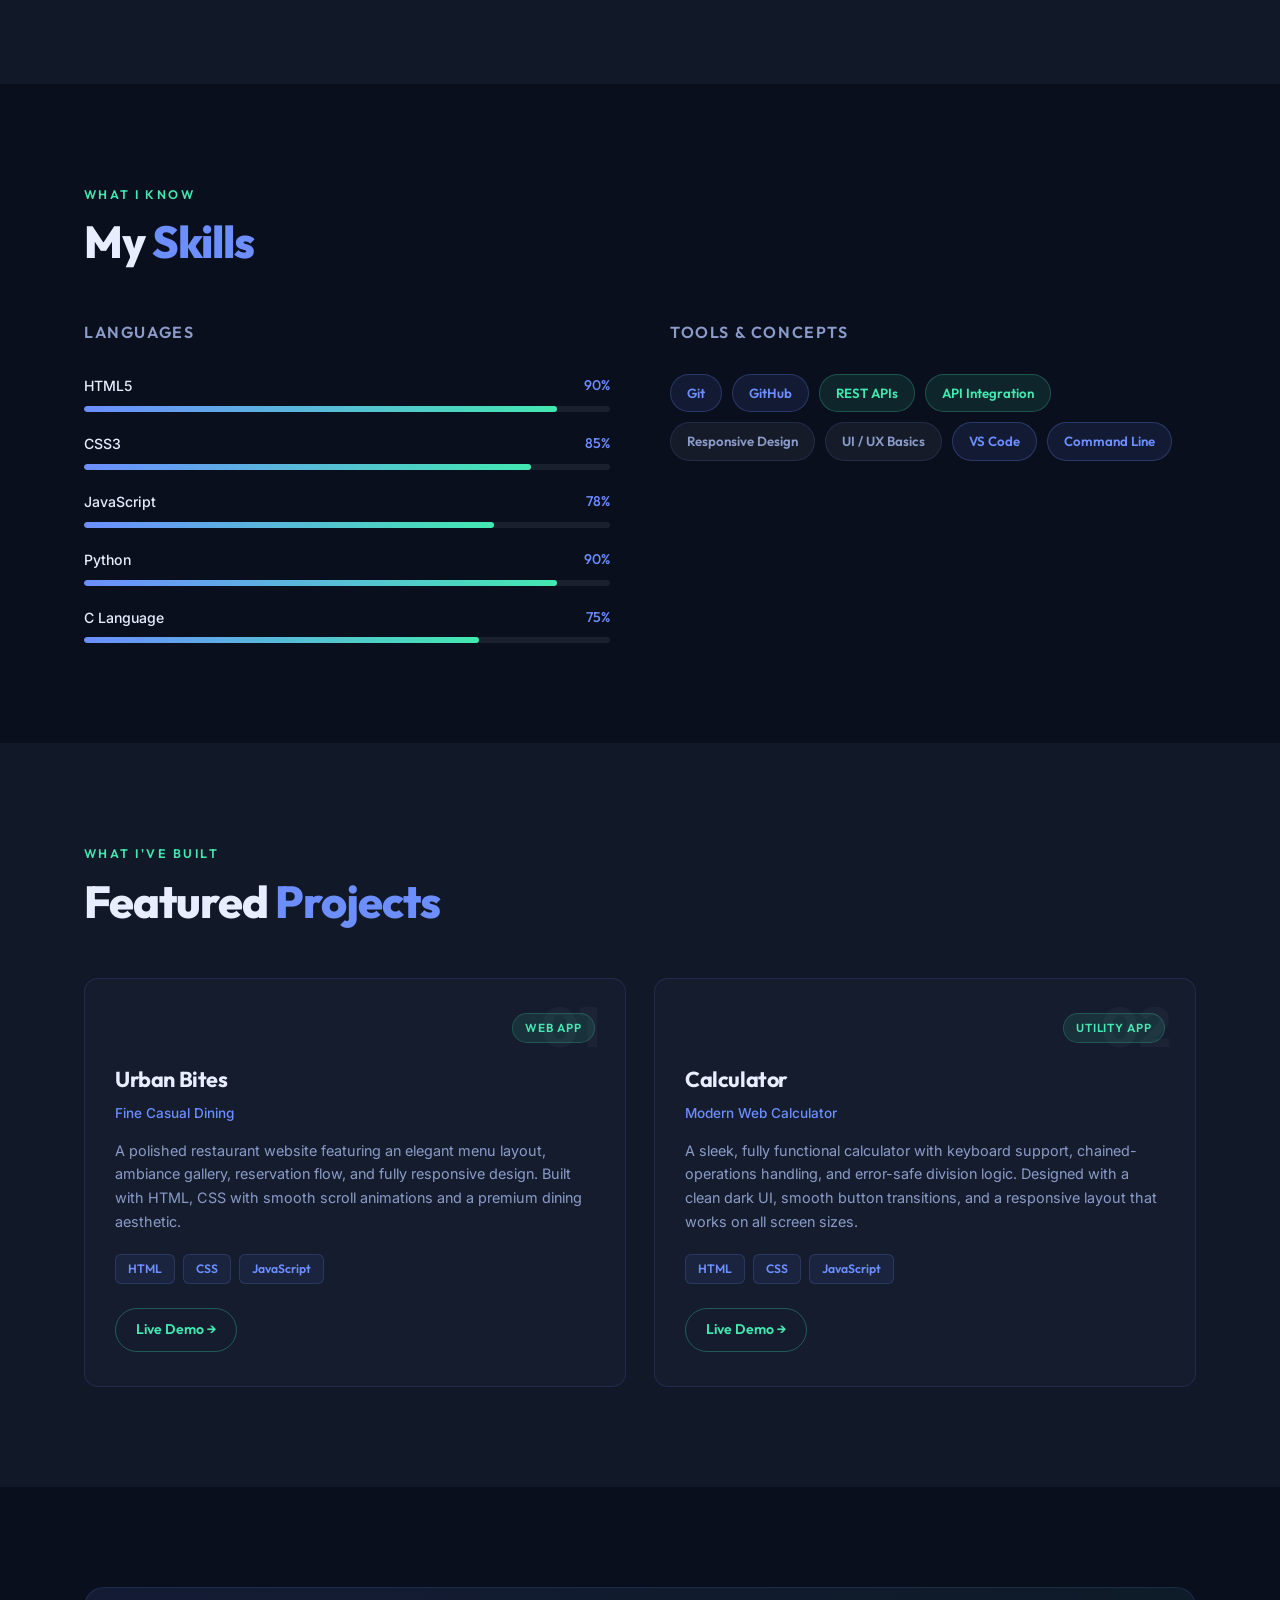
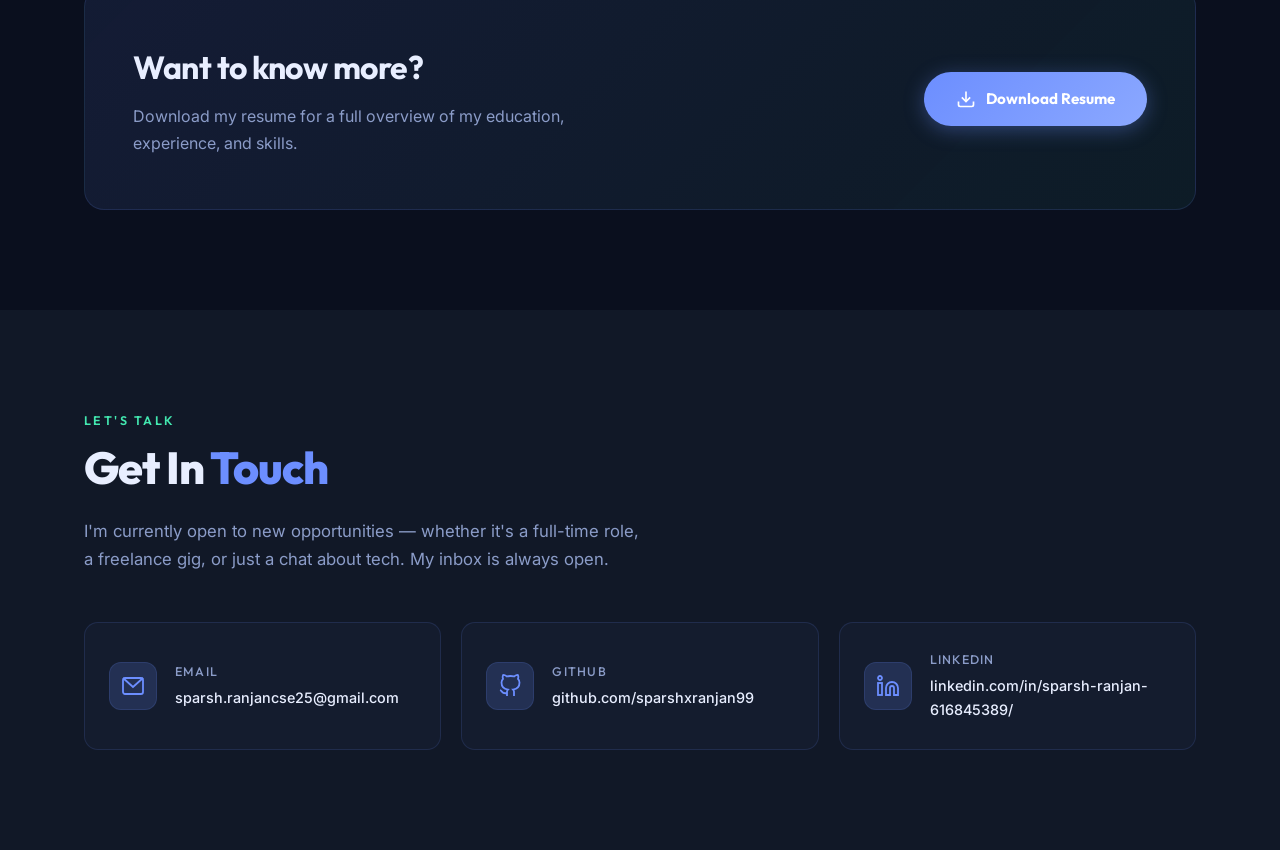
==== commit 9c2e4e34: "Renamed calculator.html to index.html" ====
--- a/CodeSoft_T1/index.html
+++ b/CodeSoft_T1/index.html
@@ -202,7 +202,7 @@
             <span>HTML</span><span>CSS</span><span>JavaScript</span>
           </div>
           <div class="project-actions">
-            <a href="./CodeSoft_L1_T3/calculator.html" target="_blank" rel="noopener" class="btn-demo">Live Demo →</a>
+            <a href="./CodeSoft_L1_T3/index.html" target="_blank" rel="noopener" class="btn-demo">Live Demo →</a>
           </div>
         </div>
 
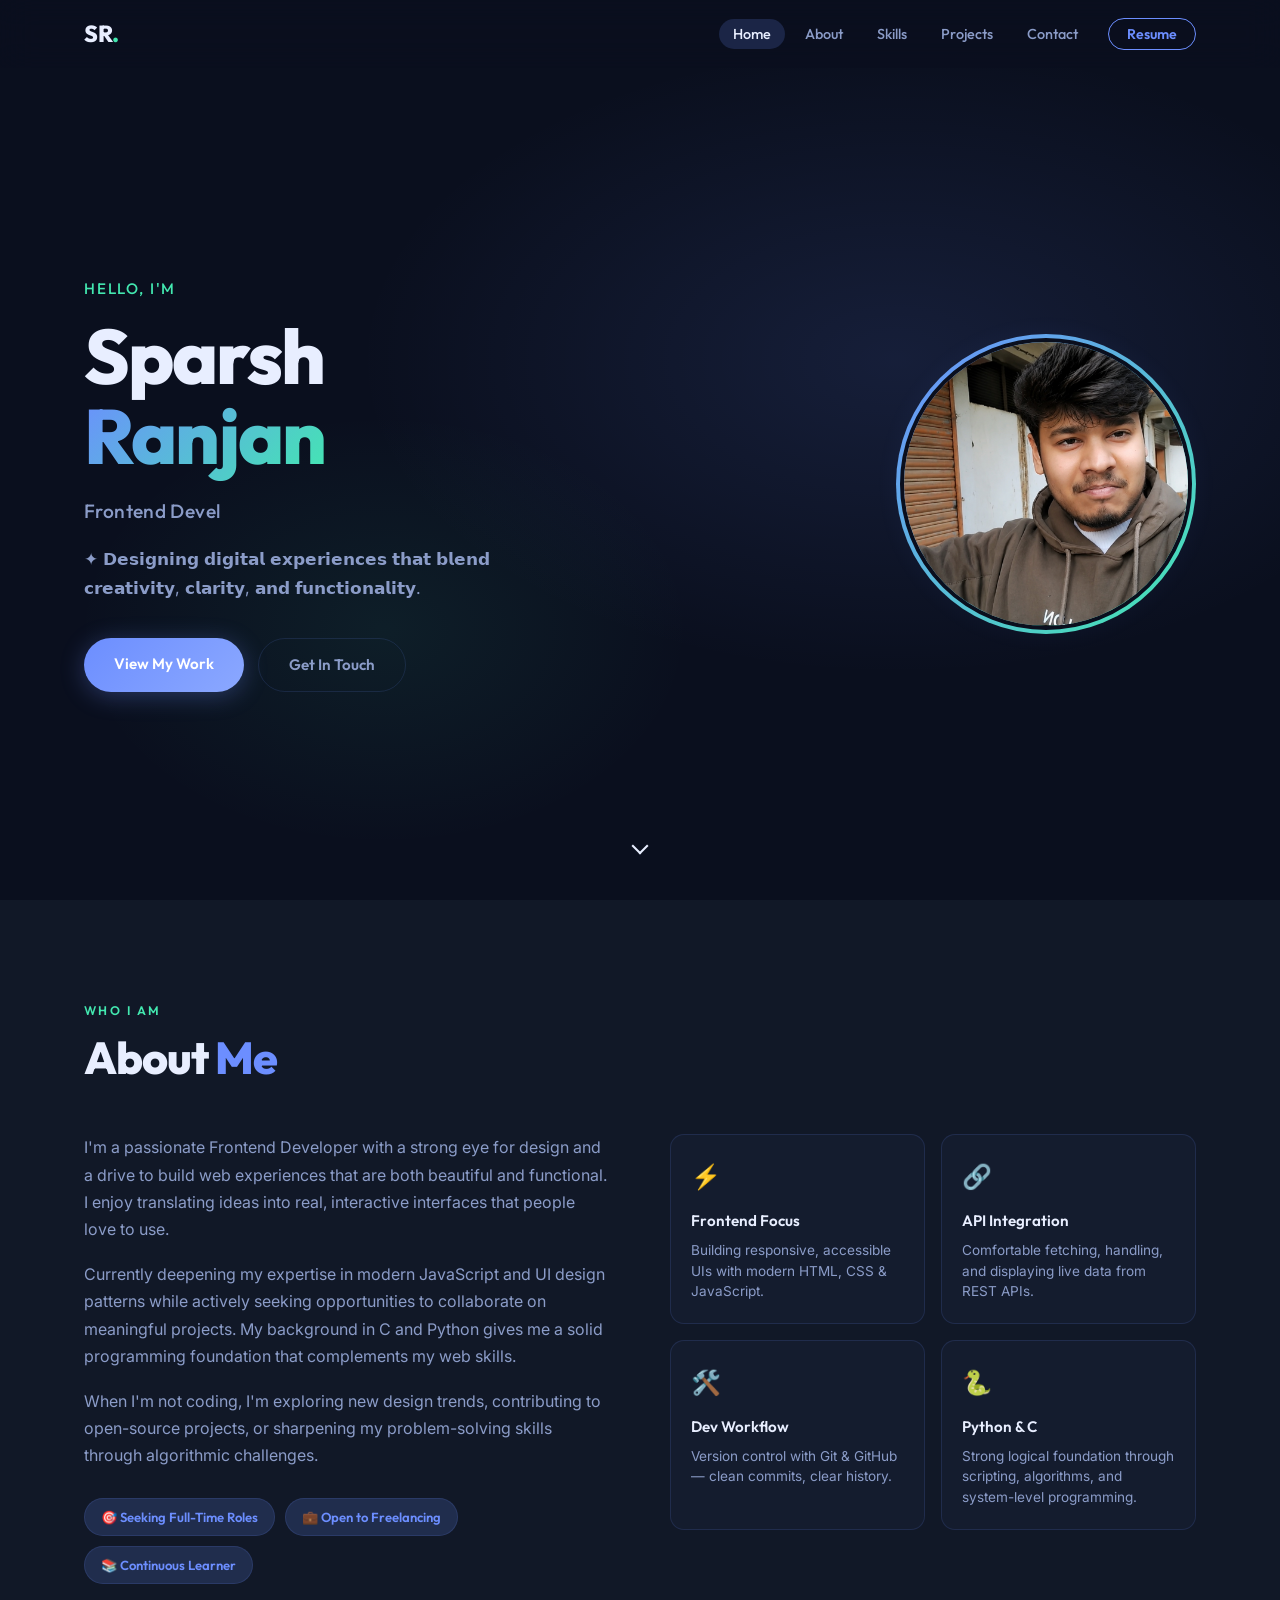
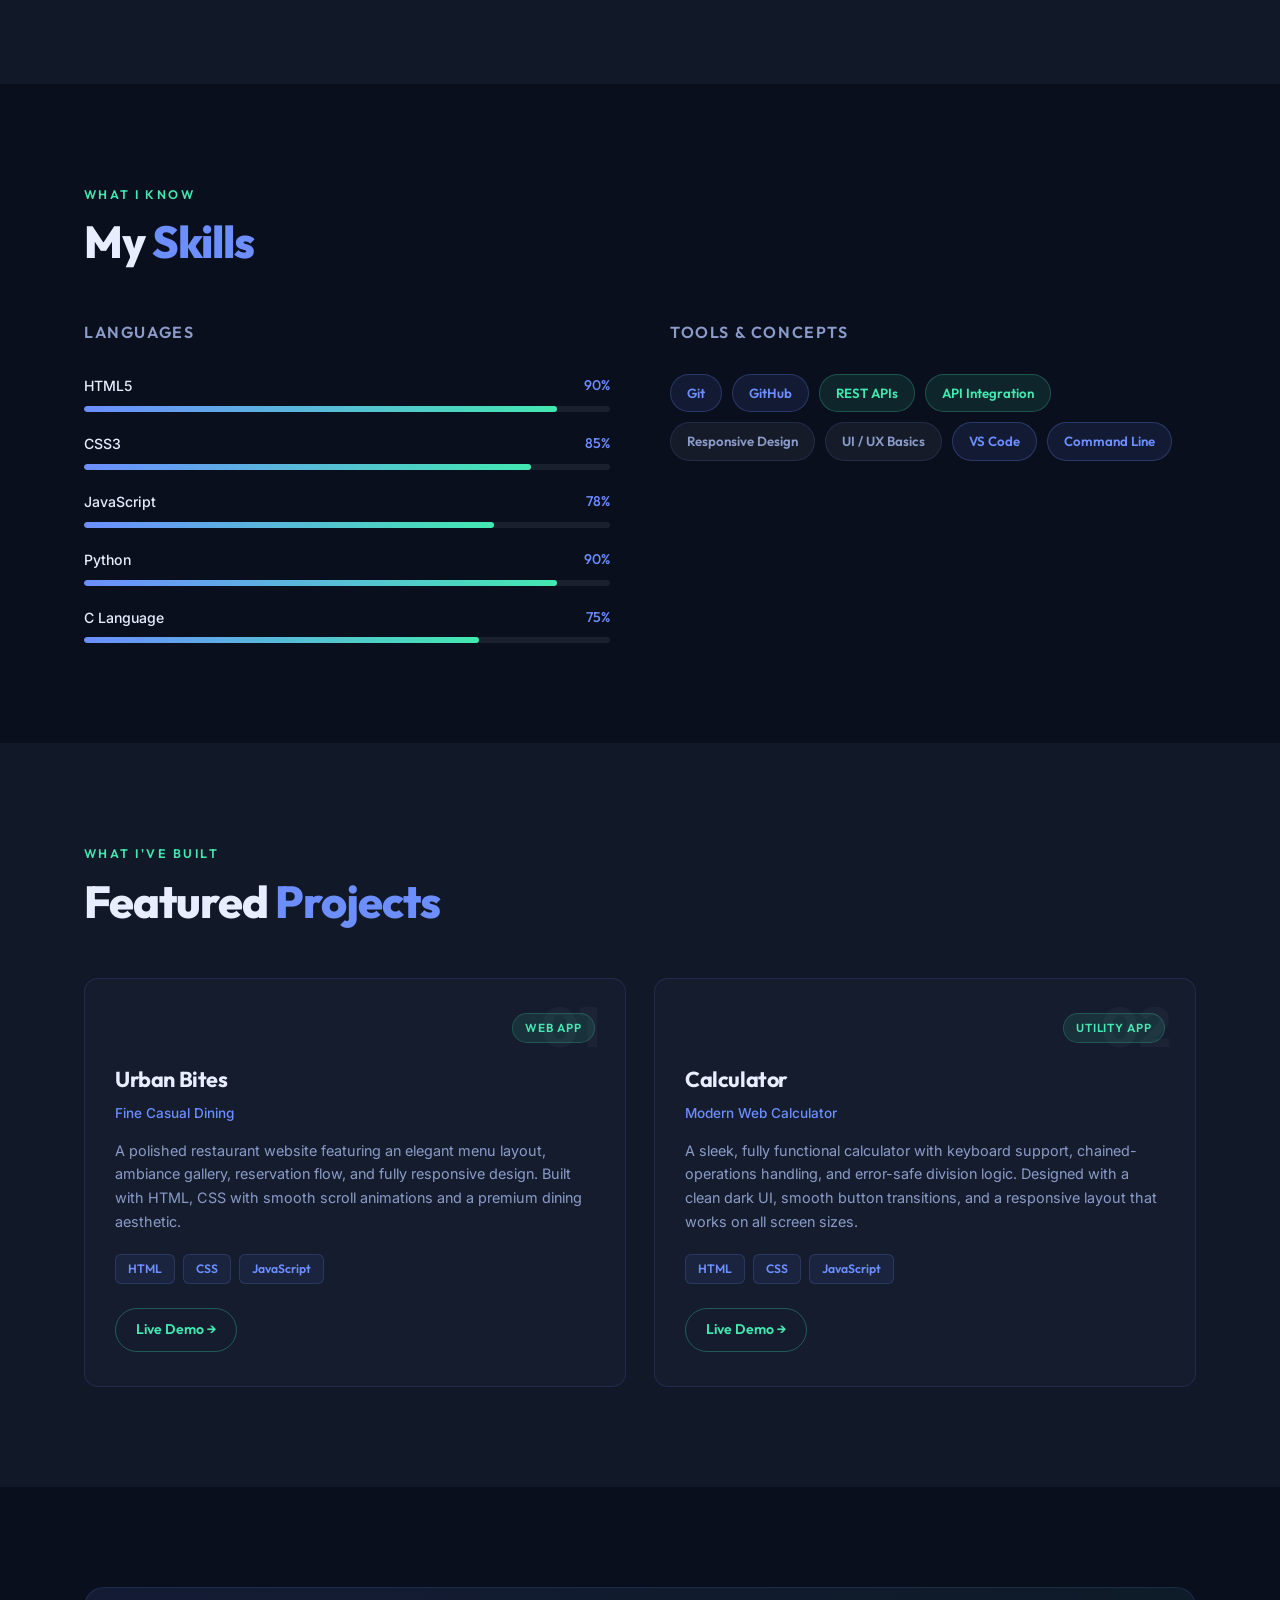
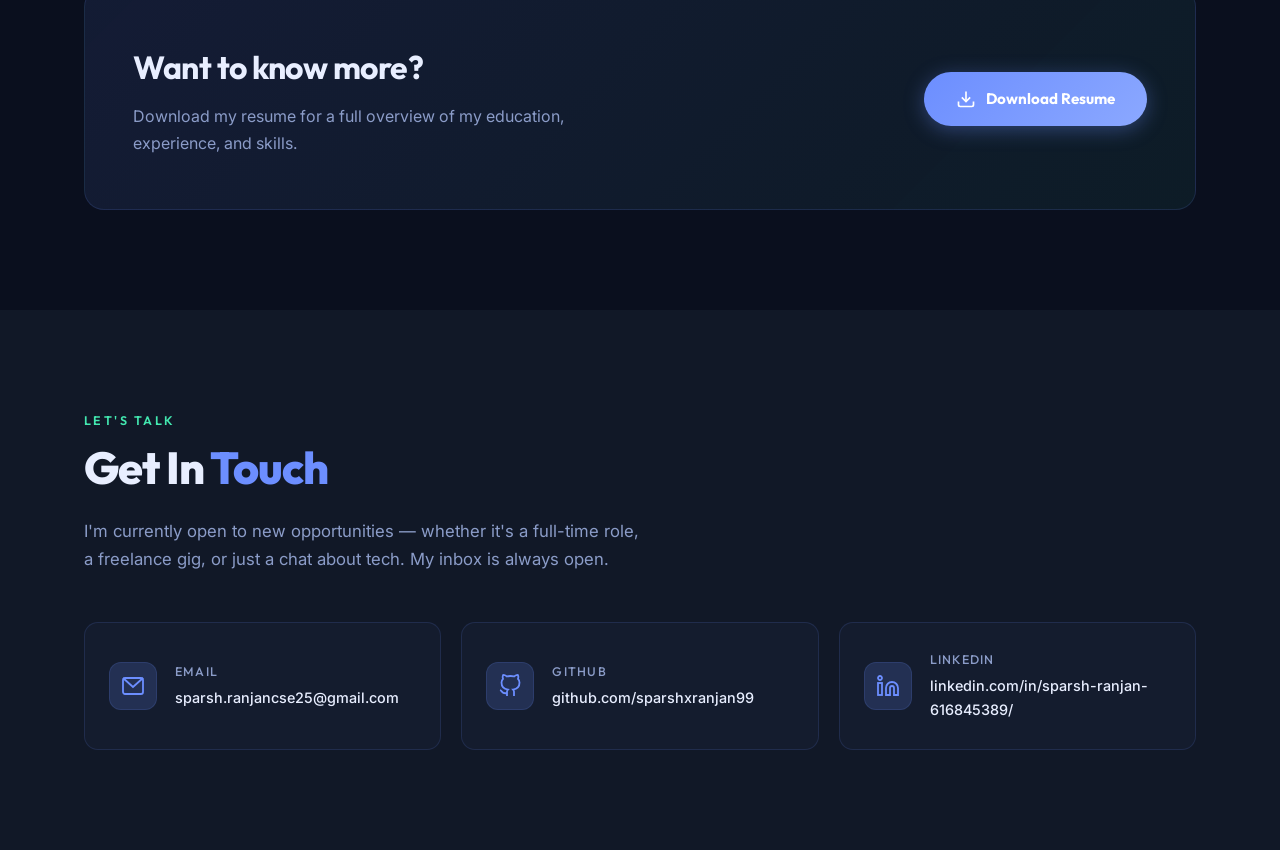
==== commit 8d9dbb3a: "Re-designing" ====
--- a/CodeSoft_T1/index.html
+++ b/CodeSoft_T1/index.html
@@ -182,7 +182,7 @@
             <span>HTML</span><span>CSS</span><span>JavaScript</span>
           </div>
           <div class="project-actions">
-            <a href="./CodeSoft_L1_T2/index.html" target="_blank" rel="noopener" class="btn-demo">Live Demo →</a>
+            <a href="./CodeSoft_T2/index.html" target="_blank" rel="noopener" class="btn-demo">Live Demo →</a>
           </div>
         </div>
 
@@ -202,7 +202,7 @@
             <span>HTML</span><span>CSS</span><span>JavaScript</span>
           </div>
           <div class="project-actions">
-            <a href="./CodeSoft_L1_T3/index.html" target="_blank" rel="noopener" class="btn-demo">Live Demo →</a>
+            <a href="./CodeSoft_T3/index.html" target="_blank" rel="noopener" class="btn-demo">Live Demo →</a>
           </div>
         </div>
 
